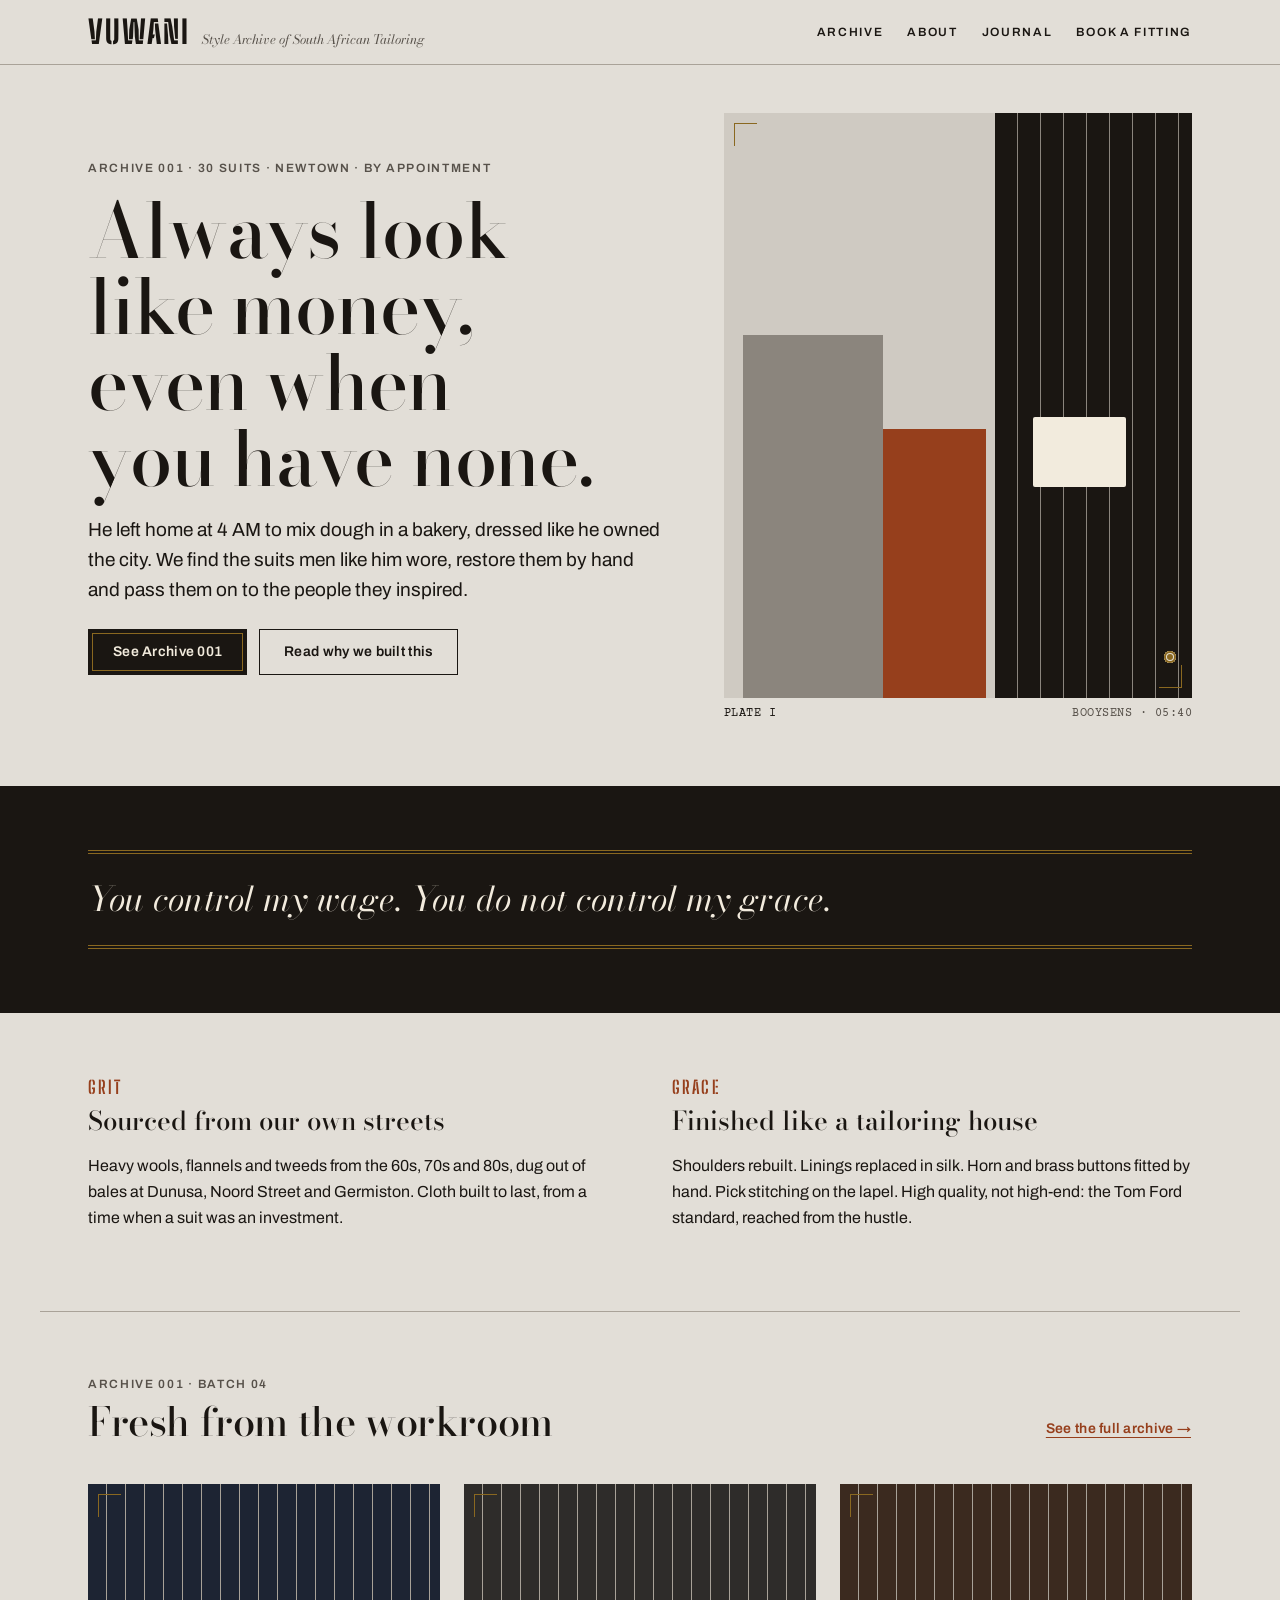
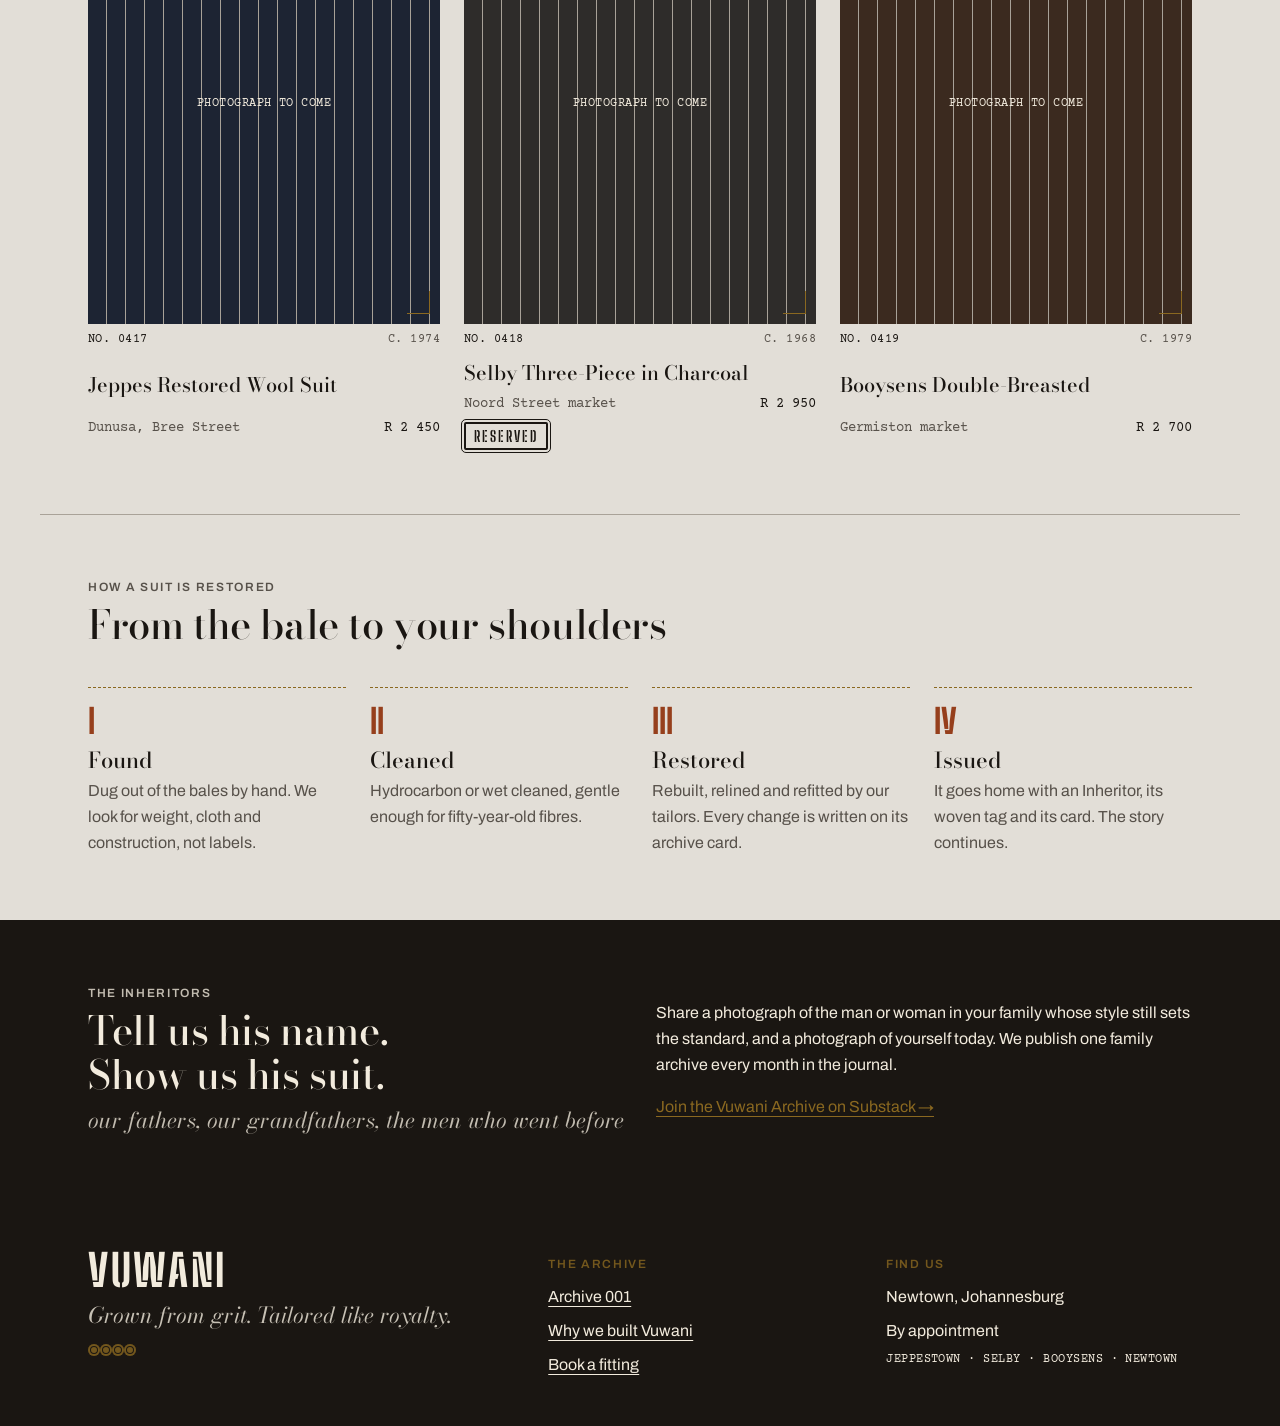
==== index.html @ d2b425c8 "Add Vuwani brand system and first version of the archive site Brand folder with guidelines PDF, toke" ====
<!doctype html>
<html lang="en-ZA">
<head>
<meta charset="utf-8">
<meta name="viewport" content="width=device-width, initial-scale=1, viewport-fit=cover">
<title>Vuwani · Style Archive of South African Tailoring</title>
<meta name="description" content="Restored South African tailoring from the 60s, 70s and 80s. Always look like money, even when you have none.">
<link rel="preconnect" href="https://fonts.googleapis.com">
<link rel="preconnect" href="https://fonts.gstatic.com" crossorigin>
<link rel="stylesheet" href="https://fonts.googleapis.com/css2?family=Archivo:wght@400;500;600&family=Big+Shoulders+Stencil+Display:wght@700;800&family=Bodoni+Moda:ital,opsz,wght@0,6..96,400..700;1,6..96,400..700&family=Courier+Prime:ital,wght@0,400;0,700;1,400&display=swap">
<link rel="stylesheet" href="brand/tokens.css">
<link rel="stylesheet" href="brand/components.css">
<link rel="stylesheet" href="assets/css/site.css">
<link rel="icon" href="brand/logos/vuwani-wordmark-coal-transparent.png">
</head>
<body>
<header class="site-head">
  <div class="wrap">
    <a class="brand-link" href="index.html"><b>VUWANI</b><span>Style Archive of South African Tailoring</span></a>
    <nav class="site-nav" aria-label="Main"><a href="archive.html">Archive</a><a href="about.html">About</a><a href="https://substack.com">Journal</a><a href="about.html#fitting">Book a fitting</a></nav>
  </div>
</header>
<main>
  <section class="wrap hero">
    <div>
      <p class="eyebrow">Archive 001 · 30 suits · Newtown · by appointment</p>
      <h1 class="hero-line">Always look like money, even when you have none.</h1>
      <p class="lead">He left home at 4 AM to mix dough in a bakery, dressed like he owned the city. We find the suits men like him wore, restore them by hand and pass them on to the people they inspired.</p>
      <div class="hero-actions">
        <a class="vw-btn vw-btn-primary" href="archive.html">See Archive 001</a>
        <a class="vw-btn" href="about.html">Read why we built this</a>
      </div>
    </div>
    <figure class="vw-plate" style="width:100%">
      <div class="skyline vw-plate-bracket" role="img" aria-label="Campaign photograph to come">
        <i class="sk-stone"></i><i class="sk-rust"></i><i class="sk-suit"></i><i class="sk-tag"></i>
        <i class="sk-cuff"><span class="vw-cuff"><i></i><i></i><i></i><i></i></span></i>
      </div>
      <figcaption><b>PLATE I</b><span>BOOYSENS · 05:40</span></figcaption>
    </figure>
  </section>

  <section class="band">
    <div class="wrap section">
      <blockquote class="quote">You control my wage. You do not control my grace.</blockquote>
    </div>
  </section>

  <section class="wrap section">
    <div class="pair">
      <div>
        <span class="stencil">Grit</span>
        <h2 class="heading">Sourced from our own streets</h2>
        <p>Heavy wools, flannels and tweeds from the 60s, 70s and 80s, dug out of bales at Dunusa, Noord Street and Germiston. Cloth built to last, from a time when a suit was an investment.</p>
      </div>
      <div>
        <span class="stencil">Grace</span>
        <h2 class="heading">Finished like a tailoring house</h2>
        <p>Shoulders rebuilt. Linings replaced in silk. Horn and brass buttons fitted by hand. Pick stitching on the lapel. High quality, not high-end: the Tom Ford standard, reached from the hustle.</p>
      </div>
    </div>
  </section>

  <section class="wrap section">
    <div class="section-head">
      <div><p class="eyebrow">Archive 001 · Batch 04</p><h2 class="title">Fresh from the workroom</h2></div>
      <a class="vw-btn vw-btn-link" href="archive.html">See the full archive →</a>
    </div>
    <div class="grid" id="featured"></div>
  </section>

  <section class="wrap section">
    <div class="section-head"><div><p class="eyebrow">How a suit is restored</p><h2 class="title">From the bale to your shoulders</h2></div></div>
    <ol class="steps">
      <li><h3>Found</h3><p>Dug out of the bales by hand. We look for weight, cloth and construction, not labels.</p></li>
      <li><h3>Cleaned</h3><p>Hydrocarbon or wet cleaned, gentle enough for fifty-year-old fibres.</p></li>
      <li><h3>Restored</h3><p>Rebuilt, relined and refitted by our tailors. Every change is written on its archive card.</p></li>
      <li><h3>Issued</h3><p>It goes home with an Inheritor, its woven tag and its card. The story continues.</p></li>
    </ol>
  </section>

  <section class="band">
    <div class="wrap section inheritors">
      <div>
        <p class="eyebrow">The Inheritors</p>
        <h2 class="title">Tell us his name. Show us his suit.</h2>
        <p class="flourish">our fathers, our grandfathers, the men who went before</p>
      </div>
      <div>
        <p>Share a photograph of the man or woman in your family whose style still sets the standard, and a photograph of yourself today. We publish one family archive every month in the journal.</p>
        <p><a href="https://substack.com">Join the Vuwani Archive on Substack →</a></p>
      </div>
    </div>
  </section>
</main>
<footer class="site-foot">
  <div class="wrap">
    <div>
      <b>VUWANI</b>
      <p class="flourish" style="color:var(--bone)">Grown from grit. Tailored like royalty.</p>
      <p><span class="vw-cuff" aria-hidden="true"><i></i><i></i><i></i><i></i></span></p>
    </div>
    <div>
      <p class="eyebrow">The archive</p>
      <ul><li><a href="archive.html">Archive 001</a></li><li><a href="about.html">Why we built Vuwani</a></li><li><a href="about.html#fitting">Book a fitting</a></li></ul>
    </div>
    <div>
      <p class="eyebrow">Find us</p>
      <ul><li>Newtown, Johannesburg</li><li>By appointment</li><li class="note" style="color:var(--bone)">JEPPESTOWN · SELBY · BOOYSENS · NEWTOWN</li></ul>
    </div>
  </div>
</footer>
<script src="assets/js/garments.js"></script>
<script>
  (function () {
    var a = window.VUWANI_ARCHIVE.garments.filter(function (g) { return g.status !== "sold"; }).slice(0, 3);
    document.getElementById("featured").innerHTML = a.map(function (g) { return window.VUWANI.card(g); }).join("");
  })();
</script>
</body>
</html>
---- brand/tokens.css ----
/* Vuwani: generated from tokens.json by tools/build_tokens.py. Do not edit by hand. */
:root {
  --ground: #e2ded7;
  --slab: #cfcac2;
  --ink: #1a1612;
  --ink-muted: #57514a;
  --rule: #a9a298;
  --concrete: #8b857d;
  --coal: #1a1612;
  --bone: #f2ebdd;
  --rust: #963f1c;
  --on-rust: #f2ebdd;
  --brass: #8a6820;
  --lining: #24493a;
  --stamp: #9e2226;
  --paper: #f2ebdd;
  --paper-ink: #1a1612;
  --paper-muted: #57514a;
  --paper-accent: #963f1c;
  --focus: #1a1612;
  --shadow-paper: 0 1px 1px rgba(26,22,18,0.18), 0 10px 24px -12px rgba(26,22,18,0.45);
  --space-1: 4px;
  --space-2: 8px;
  --space-3: 12px;
  --space-4: 16px;
  --space-6: 24px;
  --space-8: 32px;
  --space-12: 48px;
  --space-16: 64px;
  --space-24: 96px;
  --radius-none: 0px;
  --radius-tag: 2px;
  --radius-button: 9999px;
  --stroke-hair: 1px;
  --stroke-stitch: 1.5px;
  --stroke-heavy: 3px;
  --font-display: "Bodoni Moda", "Didot", "Bodoni 72", Georgia, serif;
  --font-stencil: "Big Shoulders Stencil Display", "Impact", "Arial Narrow", sans-serif;
  --font-sans: "Archivo", "Helvetica Neue", Arial, sans-serif;
  --font-mono: "Courier Prime", "Courier New", Courier, monospace;
}
@media (prefers-color-scheme: dark) {
  :root:not([data-theme="light"]) {
  --ground: #13100d;
  --slab: #221d19;
  --ink: #ede5d6;
  --ink-muted: #a69d91;
  --rule: #4a423a;
  --concrete: #5f5952;
  --coal: #0c0a08;
  --bone: #f2ebdd;
  --rust: #d0703b;
  --on-rust: #13100d;
  --brass: #cfa64e;
  --lining: #6f9e86;
  --stamp: #e5675f;
  --paper: #ece3d2;
  --paper-ink: #1a1612;
  --paper-muted: #57514a;
  --paper-accent: #963f1c;
  --focus: #cfa64e;
  --shadow-paper: 0 1px 1px rgba(0,0,0,0.5), 0 12px 28px -12px rgba(0,0,0,0.8);
    color-scheme: dark;
  }
}
:root[data-theme="dark"] {
  --ground: #13100d;
  --slab: #221d19;
  --ink: #ede5d6;
  --ink-muted: #a69d91;
  --rule: #4a423a;
  --concrete: #5f5952;
  --coal: #0c0a08;
  --bone: #f2ebdd;
  --rust: #d0703b;
  --on-rust: #13100d;
  --brass: #cfa64e;
  --lining: #6f9e86;
  --stamp: #e5675f;
  --paper: #ece3d2;
  --paper-ink: #1a1612;
  --paper-muted: #57514a;
  --paper-accent: #963f1c;
  --focus: #cfa64e;
  --shadow-paper: 0 1px 1px rgba(0,0,0,0.5), 0 12px 28px -12px rgba(0,0,0,0.8);
  color-scheme: dark;
}
---- brand/components.css ----
/* Vuwani components. Every value comes from brand/tokens.css. */
body { margin: 0; background: var(--ground); color: var(--ink); font-family: var(--font-sans); font-size: 16px; line-height: 26px; }
.vw-stage { display: flex; flex-wrap: wrap; gap: var(--space-6); align-items: flex-start; padding: var(--space-6); }
.vw-eyebrow { font: 600 12px/16px var(--font-sans); letter-spacing: .14em; text-transform: uppercase; color: var(--ink-muted); }
.vw-record { font: 400 14px/20px var(--font-mono); }
.vw-record-sm { font: 400 12px/16px var(--font-mono); letter-spacing: .04em; }

/* Button */
.vw-btn { font: 600 14px/20px var(--font-sans); letter-spacing: .02em; padding: var(--space-3) var(--space-6); border-radius: var(--radius-none); border: var(--stroke-hair) solid var(--ink); background: transparent; color: var(--ink); cursor: pointer; display: inline-flex; gap: var(--space-2); align-items: center; }
.vw-btn-primary { background: var(--coal); color: var(--bone); border-color: var(--coal); box-shadow: inset 0 0 0 3px var(--coal), inset 0 0 0 4px var(--brass); }
.vw-btn-rust { background: var(--rust); color: var(--on-rust); border-color: var(--rust); }
.vw-btn-link { border-color: transparent; padding-inline: 0; color: var(--rust); text-decoration: underline; text-underline-offset: 4px; text-decoration-thickness: 1px; }
.vw-btn:hover { transform: translateY(-1px); }
.vw-btn:focus-visible { outline: 2px solid var(--focus); outline-offset: 2px; }
.vw-btn[disabled] { opacity: .45; cursor: not-allowed; transform: none; }

/* Pick-stitch rule */
.vw-stitch { height: 0; border: 0; border-top: var(--stroke-stitch) dashed var(--brass); margin: 0; border-image: repeating-linear-gradient(90deg, var(--brass) 0 6px, transparent 6px 11px) 1; }
.vw-double { border: 0; height: 4px; border-top: var(--stroke-hair) solid var(--brass); border-bottom: var(--stroke-hair) solid var(--brass); margin: 0; }
.vw-stitch-knot { display: flex; align-items: center; gap: var(--space-3); color: var(--brass); }
.vw-stitch-knot > .vw-stitch { flex: 1; }
.vw-stitch-knot > i { width: 7px; height: 7px; background: var(--brass); transform: rotate(45deg); flex: none; }

/* Cuff buttons */
.vw-cuff { display: inline-flex; }
.vw-cuff > i { width: 12px; height: 12px; border-radius: var(--radius-button); background: var(--brass); box-shadow: inset 0 0 0 2px var(--brass), inset 0 0 0 3px var(--ground); }

/* Archive tag */
.vw-tag { width: 220px; background: var(--paper); color: var(--paper-ink); border-radius: var(--radius-tag); box-shadow: var(--shadow-paper); border-top: var(--stroke-heavy) solid var(--paper-ink); padding: var(--space-4); display: grid; gap: var(--space-2); position: relative; }
.vw-tag::after { content: ""; position: absolute; inset: 6px; border: var(--stroke-stitch) dashed var(--paper-muted); pointer-events: none; opacity: .55; }
.vw-tag-brand { font: 800 26px/24px var(--font-stencil); letter-spacing: .06em; text-align: center; }
.vw-tag-sub { font: italic 400 12px/16px var(--font-display); text-align: center; color: var(--paper-muted); }
.vw-tag dl { margin: 0; display: grid; grid-template-columns: auto 1fr; gap: 2px var(--space-3); font: 400 12px/16px var(--font-mono); letter-spacing: .04em; }
.vw-tag dt { color: var(--paper-muted); }
.vw-tag dd { margin: 0; }
.vw-tag-no { font: 400 12px/16px var(--font-mono); text-align: center; color: var(--paper-accent); letter-spacing: .08em; }

/* Archive card */
.vw-card { width: 340px; max-width: 100%; background: var(--paper); color: var(--paper-ink); box-shadow: var(--shadow-paper); padding: var(--space-6); position: relative; }
.vw-card-head { display: flex; justify-content: space-between; align-items: baseline; padding-bottom: var(--space-2); border-bottom: 4px double var(--paper-ink); }
.vw-card-head b { font: 800 22px/22px var(--font-stencil); letter-spacing: .06em; }
.vw-card-title { font: 500 22px/28px var(--font-display); margin: var(--space-3) 0 var(--space-1); }
.vw-card-note { font: italic 400 15px/22px var(--font-display); color: var(--paper-muted); margin: 0 0 var(--space-3); }
.vw-card table { width: 100%; border-collapse: collapse; font: 400 13px/20px var(--font-mono); }
.vw-card th { text-align: left; font: 600 11px/16px var(--font-sans); letter-spacing: .14em; color: var(--paper-muted); border-bottom: var(--stroke-hair) solid var(--paper-muted); padding: var(--space-1) 0; }
.vw-card td { border-bottom: var(--stroke-hair) solid rgba(87,81,74,.35); padding: var(--space-1) 0; }
.vw-card td:first-child { color: var(--paper-accent); width: 96px; }
.vw-card .vw-stamp { position: absolute; right: var(--space-6); bottom: var(--space-8); transform: rotate(-9deg); }

/* Stamp */
.vw-stamp { display: inline-flex; flex-direction: column; align-items: center; font: 700 15px/16px var(--font-stencil); letter-spacing: .16em; text-transform: uppercase; color: var(--paper-accent); border: 2px solid currentColor; outline: var(--stroke-hair) solid currentColor; outline-offset: 2px; border-radius: var(--radius-tag); padding: var(--space-1) var(--space-2); }
.vw-stamp small { font: 400 10px/12px var(--font-mono); letter-spacing: .06em; }
.vw-stamp-sold { color: var(--stamp); }
.vw-stamp-ink { color: var(--ink); }
.vw-stamp-round { width: 76px; height: 76px; justify-content: center; border-radius: var(--radius-button); padding: 0; }
@media (prefers-reduced-motion: no-preference) { .vw-stamp-press { animation: vw-press 160ms ease-out; } }
@keyframes vw-press { from { transform: scale(1.08); opacity: 0; } to { transform: scale(1); opacity: 1; } }

/* Plate */
.vw-plate { margin: 0; width: 300px; max-width: 100%; }
.vw-plate-frame { position: relative; aspect-ratio: 4 / 5; max-width: 100%; background: var(--concrete); overflow: hidden; }
.vw-plate-frame img { width: 100%; height: 100%; object-fit: cover; display: block; filter: grayscale(.2) contrast(1.05); }
.vw-plate-bracket::before, .vw-plate-bracket::after { content: ""; position: absolute; width: 22px; height: 22px; border: var(--stroke-hair) solid var(--brass); z-index: 1; }
.vw-plate-bracket::before { top: 10px; left: 10px; border-right: 0; border-bottom: 0; }
.vw-plate-bracket::after { bottom: 10px; right: 10px; border-left: 0; border-top: 0; }
.vw-plate figcaption { display: flex; justify-content: space-between; gap: var(--space-3); padding-top: var(--space-2); font: 400 12px/16px var(--font-mono); letter-spacing: .04em; color: var(--ink-muted); }
.vw-plate figcaption b { color: var(--ink); font-weight: 400; }

/* Garment spec */
.vw-spec { max-width: 460px; }
.vw-spec h3 { font: 500 26px/32px var(--font-display); margin: var(--space-1) 0 0; }
.vw-spec .vw-flourish { font: italic 400 18px/26px var(--font-display); color: var(--ink-muted); margin: 0 0 var(--space-4); }
.vw-spec dl { margin: var(--space-4) 0; display: grid; grid-template-columns: 9em 1fr; }
.vw-spec dt, .vw-spec dd { margin: 0; padding: var(--space-2) 0; border-bottom: var(--stroke-hair) solid var(--rule); }
.vw-spec dt { font: 600 12px/20px var(--font-sans); letter-spacing: .14em; text-transform: uppercase; color: var(--ink-muted); }
.vw-spec dd { font: 400 14px/20px var(--font-mono); }
.vw-spec-price { display: flex; justify-content: space-between; align-items: center; gap: var(--space-4); flex-wrap: wrap; }
.vw-spec-price span { font: 400 22px/28px var(--font-mono); }

/* Lockup */
.vw-lockup { display: inline-grid; justify-items: center; gap: var(--space-2); color: var(--coal); }
.vw-lockup svg { display: block; width: 200px; height: 22px; overflow: visible; }
.vw-lockup svg path, .vw-lockup svg line { stroke: var(--brass); fill: none; stroke-width: var(--stroke-stitch); stroke-linecap: square; }
.vw-lockup-name { font: 800 88px/76px var(--font-stencil); letter-spacing: .04em; }
.vw-lockup-tag { font: italic 400 15px/20px var(--font-display); color: var(--ink-muted); }
.vw-lockup.on-coal { background: var(--coal); color: var(--bone); padding: var(--space-8) var(--space-12); }
.vw-lockup.on-coal .vw-lockup-tag { color: var(--bone); opacity: .8; }
.vw-lockup.on-paper { background: var(--paper); color: var(--paper-accent); padding: var(--space-8) var(--space-12); }
.vw-lockup.on-paper .vw-lockup-tag { color: var(--paper-muted); }
.vw-lockup.on-paper svg path, .vw-lockup.on-paper svg line { stroke: var(--paper-accent); }
---- assets/css/site.css ----
/* Vuwani Archive site. Colours, type and spacing come from brand/tokens.css. */
* { box-sizing: border-box; }
html { -webkit-text-size-adjust: 100%; }
body { margin: 0; background: var(--ground); color: var(--ink); font: 400 16px/26px var(--font-sans); }
img { max-width: 100%; display: block; }
a { color: var(--rust); text-underline-offset: 4px; text-decoration-thickness: 1px; }
a:focus-visible, button:focus-visible, input:focus-visible { outline: 2px solid var(--focus); outline-offset: 2px; }

.wrap { max-width: 1200px; margin: 0 auto; padding-left: max(var(--space-4), env(safe-area-inset-left, 0px)); padding-right: max(var(--space-4), env(safe-area-inset-right, 0px)); }
@media (min-width: 720px) { .wrap { padding-left: var(--space-12); padding-right: var(--space-12); } }

/* Header */
.site-head { border-bottom: var(--stroke-hair) solid var(--rule); }
.site-head .wrap { display: flex; align-items: center; justify-content: space-between; gap: var(--space-6); padding-block: var(--space-4); flex-wrap: wrap; }
.brand-link { color: var(--ink); text-decoration: none; display: inline-flex; align-items: baseline; gap: var(--space-3); }
.brand-link b { font: 800 32px/1 var(--font-stencil); letter-spacing: .06em; }
.brand-link span { font: italic 400 13px/1 var(--font-display); color: var(--ink-muted); }
@media (max-width: 560px) { .brand-link span { display: none; } }
.site-nav { display: flex; gap: var(--space-6); flex-wrap: wrap; }
.site-nav a { font: 600 12px/16px var(--font-sans); letter-spacing: .14em; text-transform: uppercase; color: var(--ink); text-decoration: none; padding-block: var(--space-1); border-bottom: var(--stroke-hair) solid transparent; }
.site-nav a:hover, .site-nav a[aria-current="page"] { border-bottom-color: var(--rust); color: var(--rust); }

/* Type */
.eyebrow { font: 600 12px/16px var(--font-sans); letter-spacing: .14em; text-transform: uppercase; color: var(--ink-muted); margin: 0; }
.hero-line { font: 500 clamp(40px, 7vw, 76px)/1 var(--font-display); letter-spacing: -.015em; margin: var(--space-4) 0; text-wrap: balance; }
.title { font: 500 clamp(30px, 4.4vw, 40px)/1.1 var(--font-display); letter-spacing: -.01em; margin: var(--space-2) 0; text-wrap: balance; }
.heading { font: 500 26px/32px var(--font-display); margin: 0 0 var(--space-2); text-wrap: balance; }
.flourish { font: italic 400 22px/30px var(--font-display); color: var(--ink-muted); margin: 0; }
.lead { font-size: 19px; line-height: 30px; max-width: 34em; }
.prose { max-width: 38em; }
.prose p { margin: 0 0 var(--space-4); }
.prose h2 { font: 500 26px/32px var(--font-display); margin: var(--space-12) 0 var(--space-3); }
.stencil { font: 700 18px/20px var(--font-stencil); letter-spacing: .12em; text-transform: uppercase; }
.muted { color: var(--ink-muted); }

/* Sections */
.section { padding-block: var(--space-12); }
@media (min-width: 720px) { .section { padding-block: var(--space-16); } }
.section + .section { border-top: var(--stroke-hair) solid var(--rule); }
.section-head { display: flex; justify-content: space-between; align-items: end; gap: var(--space-4); flex-wrap: wrap; margin-bottom: var(--space-8); }
.band { background: var(--coal); color: var(--bone); }
.band .eyebrow, .band .flourish, .band .muted { color: var(--bone); opacity: .78; }
.band a { color: var(--brass); }

/* Hero */
.hero { display: grid; gap: var(--space-8); align-items: center; padding-block: var(--space-12) var(--space-16); }
@media (min-width: 900px) { .hero { grid-template-columns: 1.1fr .9fr; gap: var(--space-16); } }
.hero-actions { display: flex; gap: var(--space-3); flex-wrap: wrap; margin-top: var(--space-6); }

/* The skyline composition used where a photograph will go */
.skyline { position: relative; aspect-ratio: 4 / 5; max-width: 100%; overflow: hidden; background: var(--slab); }
.skyline i { position: absolute; bottom: 0; display: block; }
.skyline .sk-stone { left: 4%; width: 30%; height: 62%; background: var(--concrete); }
.skyline .sk-rust { left: 34%; width: 22%; height: 46%; background: var(--rust); }
.skyline .sk-suit { right: 0; width: 42%; height: 100%; background: repeating-linear-gradient(90deg, var(--coal) 0 22px, var(--concrete) 22px 23px); }
.skyline .sk-tag { right: 14%; bottom: 36%; width: 20%; height: 12%; background: var(--paper); border-radius: var(--radius-tag); }
.skyline .sk-cuff { right: 6%; bottom: 6%; width: auto; height: auto; }
[data-theme="dark"] .skyline .sk-suit { background: repeating-linear-gradient(90deg, var(--concrete) 0 22px, var(--coal) 22px 23px); }
@media (prefers-color-scheme: dark) { :root:not([data-theme="light"]) .skyline .sk-suit { background: repeating-linear-gradient(90deg, var(--concrete) 0 22px, var(--coal) 22px 23px); } }

/* Grit and grace */
.pair { display: grid; gap: var(--space-8); }
@media (min-width: 720px) { .pair { grid-template-columns: 1fr 1fr; gap: var(--space-16); } }
.pair .stencil { color: var(--rust); display: block; margin-bottom: var(--space-2); }
.quote { font: italic 400 clamp(24px, 3.4vw, 34px)/1.25 var(--font-display); margin: 0; padding-block: var(--space-6); border-top: 4px double var(--brass); border-bottom: 4px double var(--brass); text-wrap: balance; }

/* Garment grid */
.grid { display: grid; gap: var(--space-8) var(--space-6); grid-template-columns: repeat(auto-fill, minmax(240px, 1fr)); }
.item { color: inherit; text-decoration: none; display: grid; gap: var(--space-2); }
.item .vw-plate { width: 100%; }
.item .vw-plate-frame { transition: transform 160ms ease-out; }
.item:hover .vw-plate-frame { transform: translateY(-2px); }
.item-name { font: 500 20px/26px var(--font-display); margin: var(--space-1) 0 0; }
.item-meta { display: flex; justify-content: space-between; gap: var(--space-3); font: 400 14px/20px var(--font-mono); color: var(--ink-muted); }
.item-meta b { font-weight: 400; color: var(--ink); }
.item .vw-stamp { justify-self: start; }
.plate-fill { position: absolute; inset: 0; display: grid; place-items: center; text-align: center; padding: var(--space-4); font: 400 12px/16px var(--font-mono); letter-spacing: .04em; color: var(--bone); }
.plate-fill.cloth { background: repeating-linear-gradient(90deg, var(--cloth, var(--coal)) 0 18px, rgba(242,235,221,.28) 18px 19px); }

/* Filters */
.filters { display: flex; gap: var(--space-2); flex-wrap: wrap; }
.chip { font: 600 12px/16px var(--font-sans); letter-spacing: .12em; text-transform: uppercase; padding: var(--space-2) var(--space-3); border: var(--stroke-hair) solid var(--ink); background: transparent; color: var(--ink); cursor: pointer; border-radius: var(--radius-none); }
.chip[aria-pressed="true"] { background: var(--coal); color: var(--bone); border-color: var(--coal); }

/* Restoration steps */
.steps { list-style: none; margin: 0; padding: 0; display: grid; gap: var(--space-6); grid-template-columns: repeat(auto-fit, minmax(200px, 1fr)); counter-reset: step; }
.steps li { counter-increment: step; border-top: var(--stroke-stitch) dashed var(--brass); padding-top: var(--space-4); }
.steps li::before { content: counter(step, upper-roman); font: 800 34px/1 var(--font-stencil); color: var(--rust); display: block; margin-bottom: var(--space-2); }
.steps h3 { font: 500 22px/28px var(--font-display); margin: 0 0 var(--space-1); }
.steps p { margin: 0; color: var(--ink-muted); }

/* Garment page */
.garment { display: grid; gap: var(--space-12); padding-block: var(--space-12); }
@media (min-width: 900px) { .garment { grid-template-columns: 1.15fr .85fr; gap: var(--space-16); align-items: start; } }
.gallery { display: grid; gap: var(--space-4); grid-template-columns: 1fr 1fr; }
.gallery .vw-plate { width: 100%; }
.gallery .vw-plate:first-child { grid-column: 1 / -1; }
.provenance { display: flex; gap: var(--space-6); flex-wrap: wrap; align-items: flex-start; margin-top: var(--space-8); }
.vw-spec { max-width: none; }
.vw-spec dl { grid-template-columns: minmax(7em, 9em) 1fr; }
.back-link { font: 600 12px/16px var(--font-sans); letter-spacing: .14em; text-transform: uppercase; text-decoration: none; }
.note { font: 400 12px/16px var(--font-mono); letter-spacing: .04em; color: var(--ink-muted); }

/* Inheritors */
.inheritors { display: grid; gap: var(--space-8); align-items: center; }
@media (min-width: 900px) { .inheritors { grid-template-columns: 1fr 1fr; } }

/* Footer */
.site-foot { background: var(--coal); color: var(--bone); padding-block: var(--space-12); }
.site-foot .wrap { display: grid; gap: var(--space-8); }
@media (min-width: 720px) { .site-foot .wrap { grid-template-columns: 1.4fr 1fr 1fr; } }
.site-foot b { font: 800 44px/1 var(--font-stencil); letter-spacing: .06em; display: block; }
.site-foot p { margin: var(--space-2) 0 0; opacity: .8; }
.site-foot a { color: var(--bone); }
.site-foot ul { list-style: none; margin: 0; padding: 0; display: grid; gap: var(--space-2); }
.site-foot .eyebrow { color: var(--brass); margin-bottom: var(--space-3); }
.site-foot .vw-cuff > i { box-shadow: inset 0 0 0 2px var(--brass), inset 0 0 0 3px var(--coal); }

@media (prefers-reduced-motion: reduce) { * { transition: none !important; animation: none !important; } }

/* Fixes to brand components in site context */
a.vw-btn:not(.vw-btn-link) { text-decoration: none; }
.vw-card { padding-bottom: var(--space-16); }
.vw-card .vw-stamp { bottom: var(--space-4); }
#featured { grid-template-columns: repeat(auto-fill, minmax(260px, 1fr)); }
@media (min-width: 900px) { #featured { grid-template-columns: repeat(3, 1fr); } }
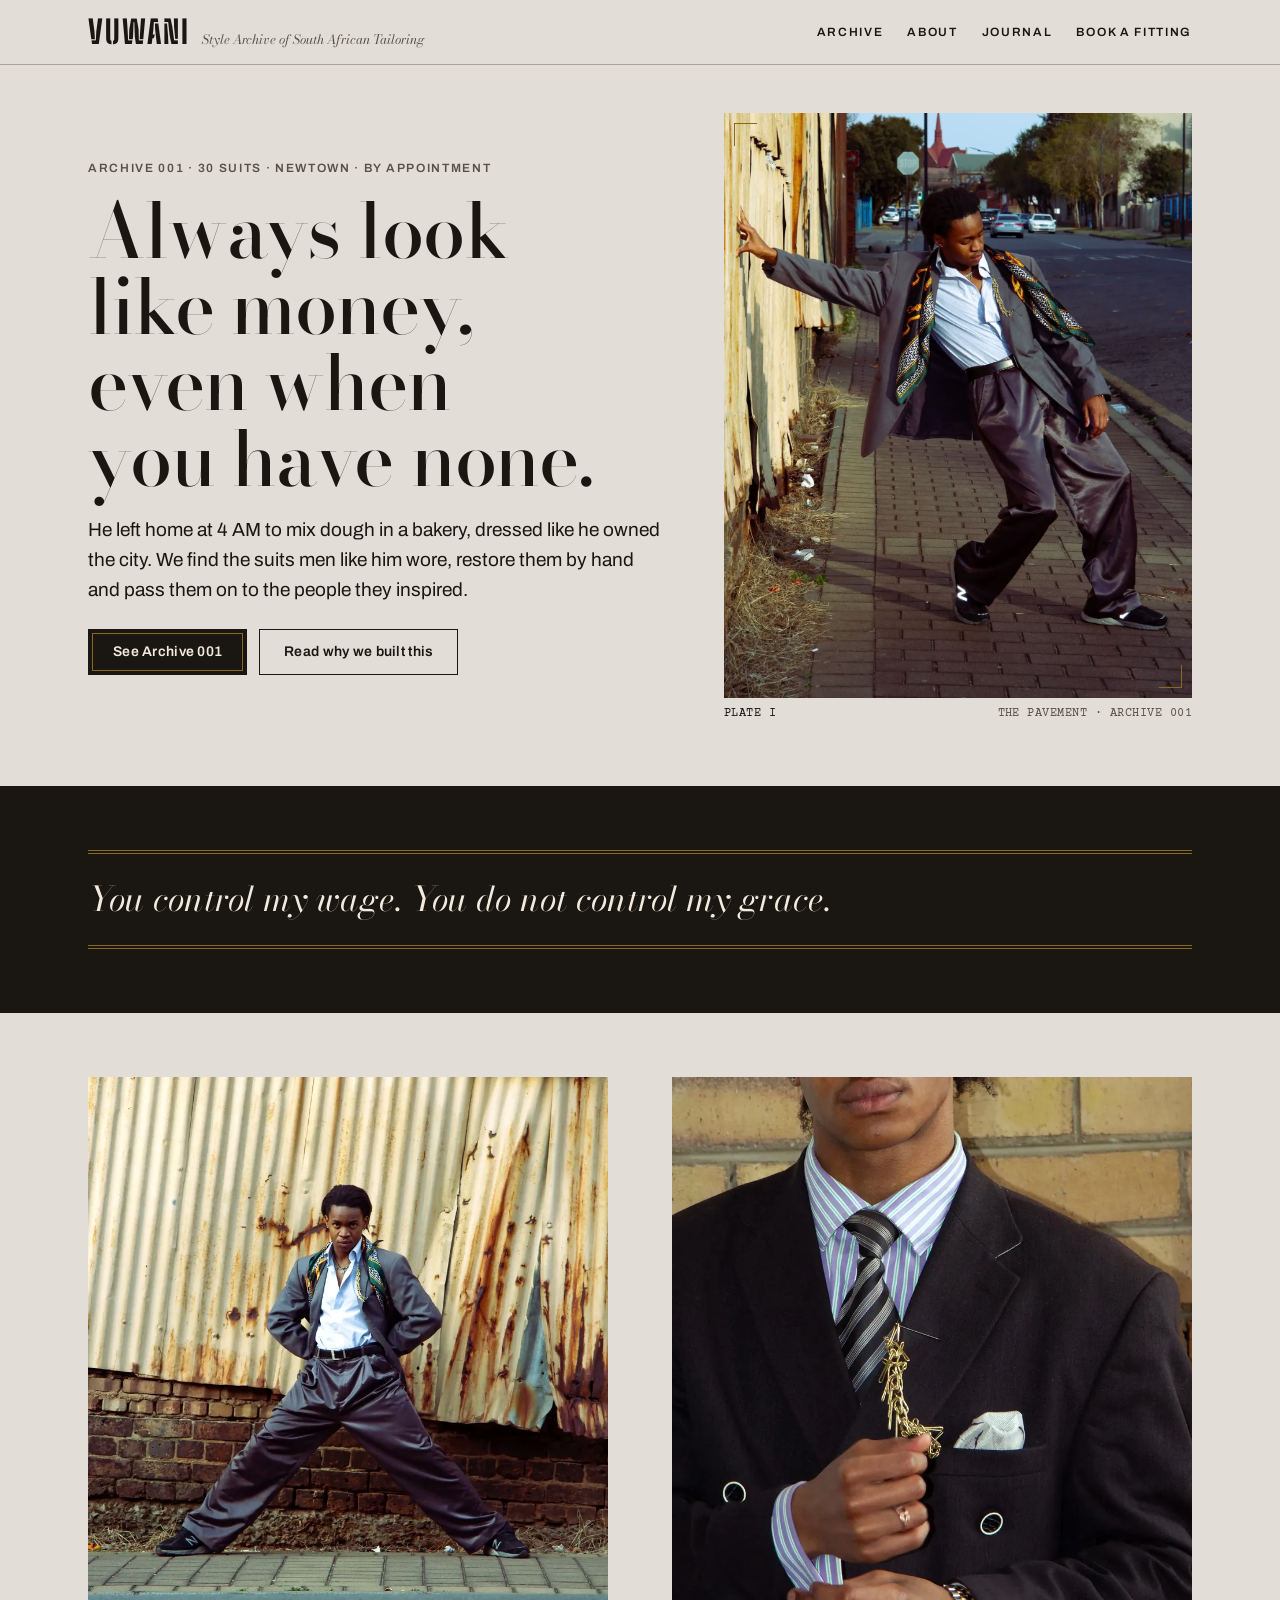
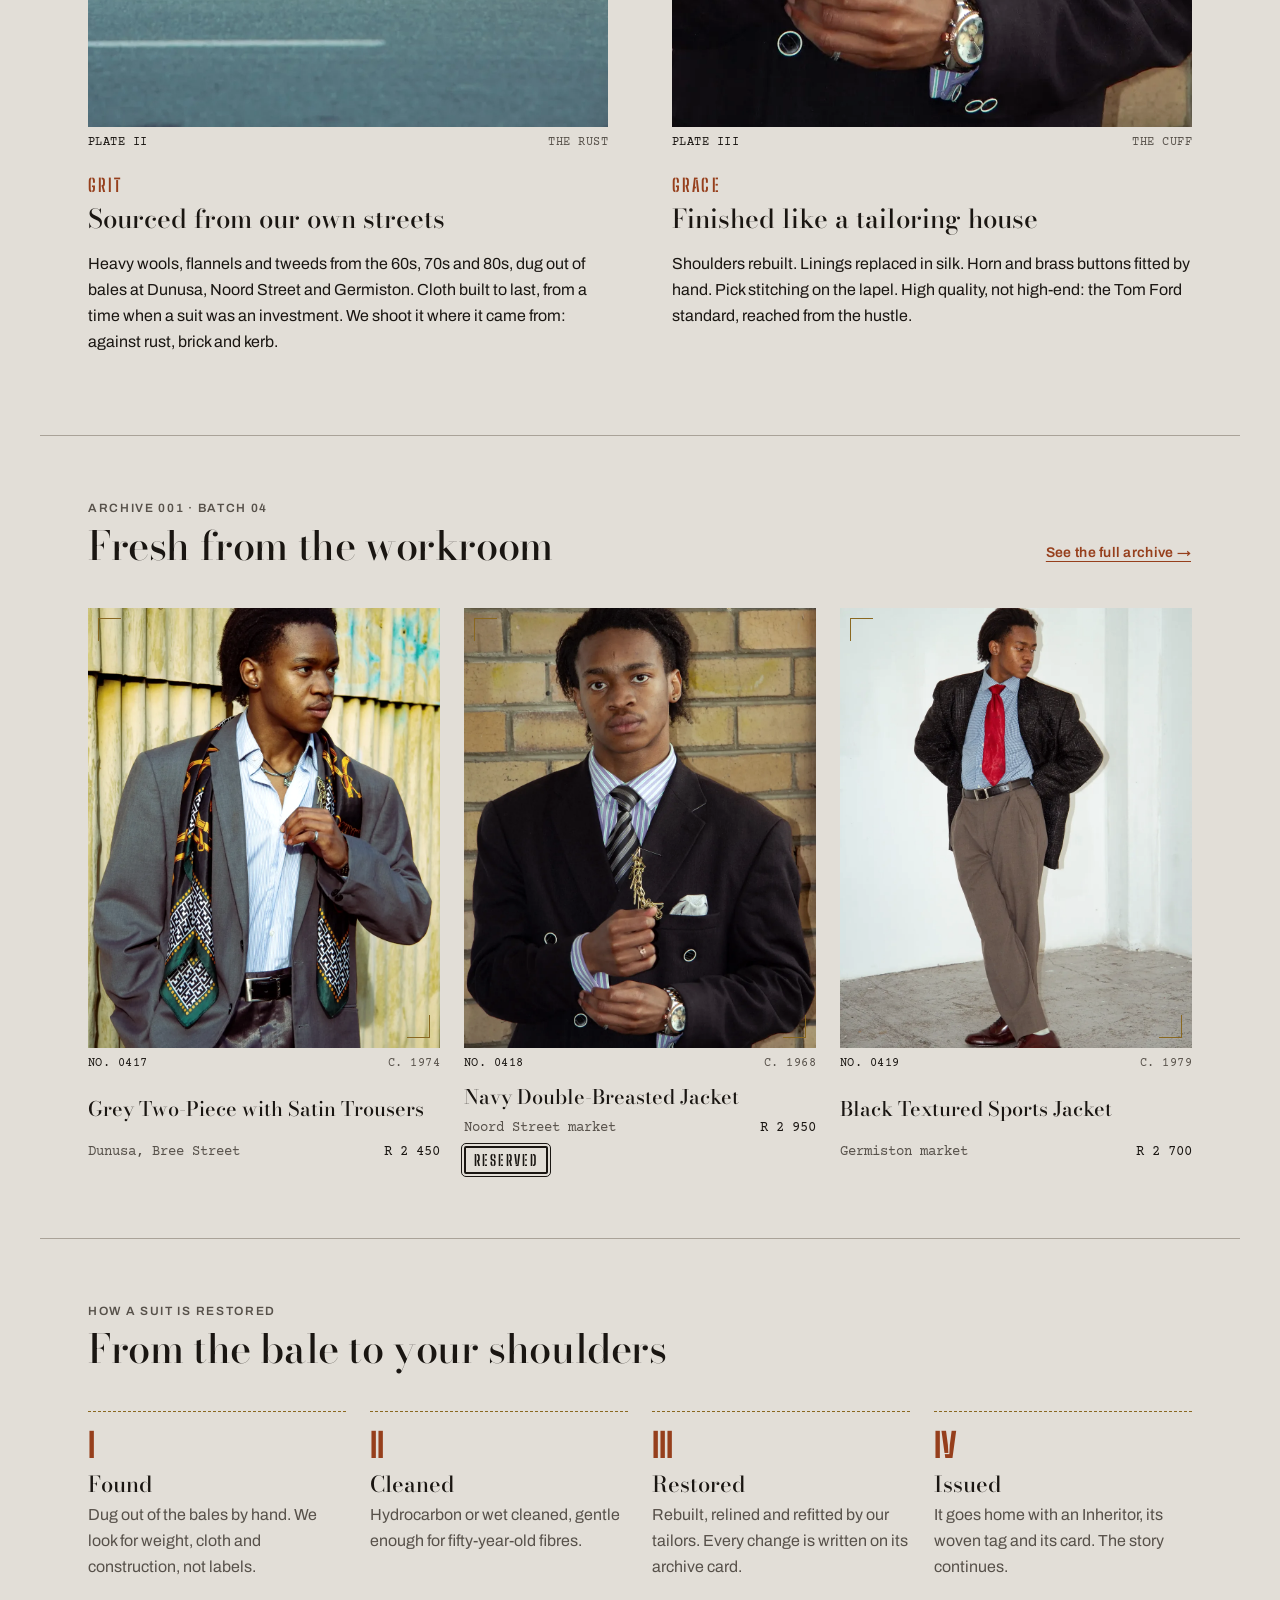
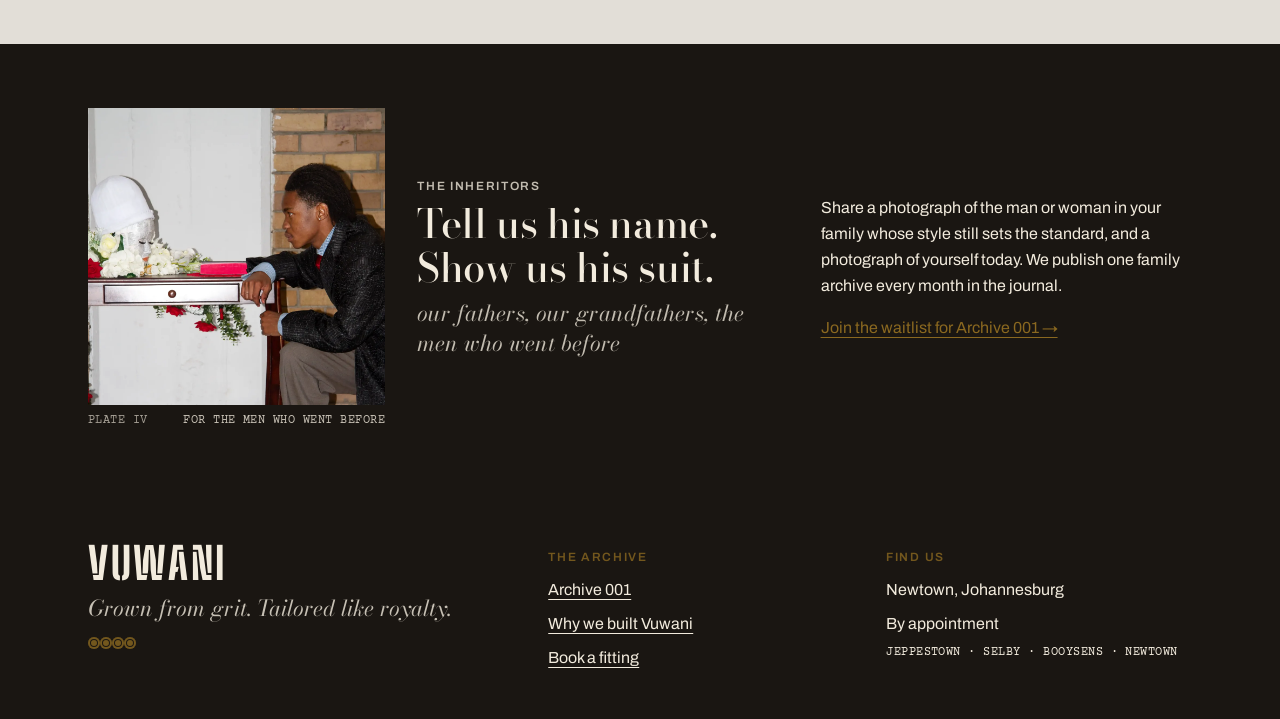
==== commit e873c6b2: "Use the campaign photographs across the site Home hero, grit and grace, Inheritors, about page and a" ====
--- a/index.html
+++ b/index.html
@@ -32,11 +32,8 @@
       </div>
     </div>
     <figure class="vw-plate" style="width:100%">
-      <div class="skyline vw-plate-bracket" role="img" aria-label="Campaign photograph to come">
-        <i class="sk-stone"></i><i class="sk-rust"></i><i class="sk-suit"></i><i class="sk-tag"></i>
-        <i class="sk-cuff"><span class="vw-cuff"><i></i><i></i><i></i><i></i></span></i>
-      </div>
-      <figcaption><b>PLATE I</b><span>BOOYSENS · 05:40</span></figcaption>
+      <div class="vw-plate-frame vw-plate-bracket photo"><img src="assets/img/site/home-hero.webp" alt="Leaning off a corrugated iron wall on a city pavement in a grey suit and silk scarf" fetchpriority="high"></div>
+      <figcaption><b>PLATE I</b><span>THE PAVEMENT · ARCHIVE 001</span></figcaption>
     </figure>
   </section>
 
@@ -49,11 +46,13 @@
   <section class="wrap section">
     <div class="pair">
       <div>
+        <figure class="vw-plate photo-pair"><div class="vw-plate-frame photo"><img src="assets/img/site/grit.webp" alt="A wide stance in a grey suit in front of rusted corrugated iron" loading="lazy"></div><figcaption><b>PLATE II</b><span>THE RUST</span></figcaption></figure>
         <span class="stencil">Grit</span>
         <h2 class="heading">Sourced from our own streets</h2>
-        <p>Heavy wools, flannels and tweeds from the 60s, 70s and 80s, dug out of bales at Dunusa, Noord Street and Germiston. Cloth built to last, from a time when a suit was an investment.</p>
+        <p>Heavy wools, flannels and tweeds from the 60s, 70s and 80s, dug out of bales at Dunusa, Noord Street and Germiston. Cloth built to last, from a time when a suit was an investment. We shoot it where it came from: against rust, brick and kerb.</p>
       </div>
       <div>
+        <figure class="vw-plate photo-pair"><div class="vw-plate-frame photo"><img src="assets/img/site/grace.webp" alt="Hands fastening a cufflink beside a gold tie chain and pocket square" loading="lazy"></div><figcaption><b>PLATE III</b><span>THE CUFF</span></figcaption></figure>
         <span class="stencil">Grace</span>
         <h2 class="heading">Finished like a tailoring house</h2>
         <p>Shoulders rebuilt. Linings replaced in silk. Horn and brass buttons fitted by hand. Pick stitching on the lapel. High quality, not high-end: the Tom Ford standard, reached from the hustle.</p>
@@ -81,6 +80,7 @@
 
   <section class="band">
     <div class="wrap section inheritors">
+      <figure class="vw-plate photo-pair"><div class="vw-plate-frame photo square"><img src="assets/img/waitlist/inheritors.webp" alt="A young man in a suit leans on a small table set with flowers and a white hard hat" loading="lazy"></div><figcaption><b>PLATE IV</b><span>FOR THE MEN WHO WENT BEFORE</span></figcaption></figure>
       <div>
         <p class="eyebrow">The Inheritors</p>
         <h2 class="title">Tell us his name. Show us his suit.</h2>
@@ -88,7 +88,7 @@
       </div>
       <div>
         <p>Share a photograph of the man or woman in your family whose style still sets the standard, and a photograph of yourself today. We publish one family archive every month in the journal.</p>
-        <p><a href="https://substack.com">Join the Vuwani Archive on Substack →</a></p>
+        <p><a href="waitlist.html">Join the waitlist for Archive 001 →</a></p>
       </div>
     </div>
   </section>
--- a/assets/css/site.css
+++ b/assets/css/site.css
@@ -124,3 +124,15 @@
 .vw-card .vw-stamp { bottom: var(--space-4); }
 #featured { grid-template-columns: repeat(auto-fill, minmax(260px, 1fr)); }
 @media (min-width: 900px) { #featured { grid-template-columns: repeat(3, 1fr); } }
+
+/* Photographs */
+.vw-plate-frame.photo img { width: 100%; height: 100%; object-fit: cover; filter: grayscale(.08) contrast(1.03); }
+.vw-plate-frame.square { aspect-ratio: 1 / 1; }
+.photo-pair { width: 100%; margin-bottom: var(--space-6); }
+.hero .vw-plate { width: 100%; }
+.about-grid { display: grid; gap: var(--space-12); align-items: start; }
+@media (min-width: 960px) { .about-grid { grid-template-columns: 1.3fr .7fr; } .about-photo { position: sticky; top: var(--space-8); } }
+.about-photo { width: 100%; }
+.band .vw-plate figcaption, .band .vw-plate figcaption b { color: var(--bone); opacity: .8; }
+.gallery .vw-plate:nth-child(2):last-child { grid-column: 1 / -1; }
+@media (min-width: 900px) { .inheritors:has(> figure) { grid-template-columns: .8fr 1fr 1fr; align-items: center; } .inheritors > figure { margin-bottom: 0; } }
